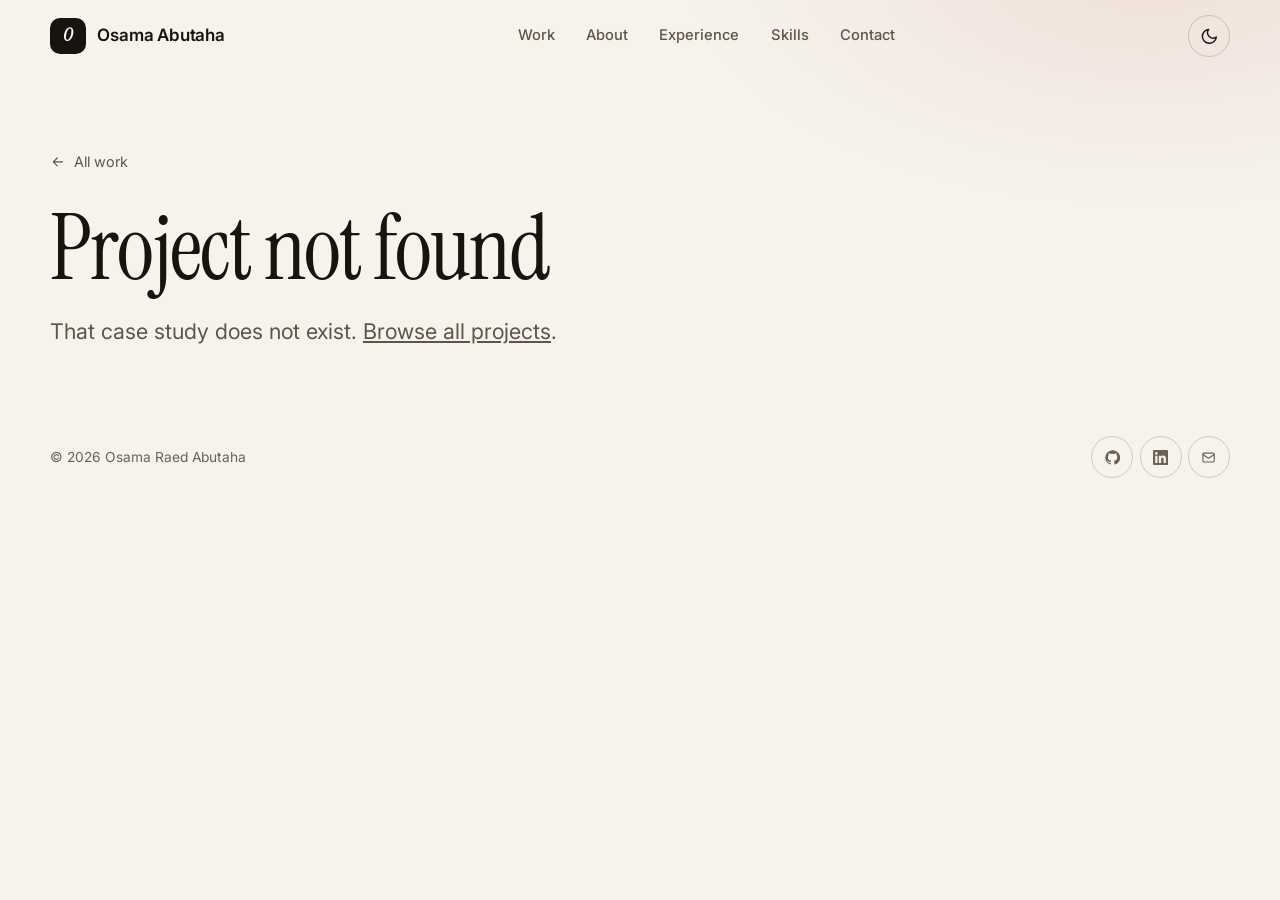
==== project.html @ 07edd4c8 "Redesign portfolio with project case studies - New light/dark design, work-first hero built from rea" ====
<!DOCTYPE html>
<html lang="en" class="no-js">
<head>
  <meta charset="UTF-8">
  <meta name="viewport" content="width=device-width, initial-scale=1">
  <title>Case study · Osama Abutaha</title>
  <meta name="description" content="Project case study by Osama Abutaha: problem, solution, architecture, results and contribution.">
  <meta name="theme-color" content="#f6f3ed" media="(prefers-color-scheme: light)">
  <meta name="theme-color" content="#0e0d0b" media="(prefers-color-scheme: dark)">
  <meta property="og:type" content="article">
  <meta property="og:title" content="Project case study · Osama Abutaha">
  <meta property="og:description" content="Multi-agent simulation, machine learning, software design and full-stack projects.">
  <meta property="og:image" content="https://osvr7.github.io/images/og-image.png">
  <meta name="twitter:card" content="summary_large_image">
  <link rel="icon" href="favicon.svg" type="image/svg+xml">
  <link rel="preconnect" href="https://fonts.googleapis.com">
  <link rel="preconnect" href="https://fonts.gstatic.com" crossorigin>
  <link href="https://fonts.googleapis.com/css2?family=Instrument+Serif:ital@0;1&family=Inter:wght@400;500;600;700&family=JetBrains+Mono:wght@400;500&display=swap" rel="stylesheet">
  <link rel="stylesheet" href="css/style.css">
  <script>
    (function () {
      var d = document.documentElement; d.classList.remove("no-js");
      var t = null; try { t = localStorage.getItem("theme"); } catch (e) {}
      if (!t) t = window.matchMedia && matchMedia("(prefers-color-scheme: dark)").matches ? "dark" : "light";
      d.setAttribute("data-theme", t);
    })();
  </script>
</head>
<body>
  <svg width="0" height="0" style="position:absolute" aria-hidden="true">
    <symbol id="i-arrow" viewBox="0 0 24 24"><path d="M5 12h14M13 6l6 6-6 6"/></symbol>
    <symbol id="i-external" viewBox="0 0 24 24"><path d="M14 4h6v6M20 4l-9 9M18 14v5a1 1 0 0 1-1 1H5a1 1 0 0 1-1-1V7a1 1 0 0 1 1-1h5"/></symbol>
    <symbol id="i-github" viewBox="0 0 24 24"><path class="icon-fill" d="M12 .5a11.5 11.5 0 0 0-3.64 22.41c.58.1.79-.25.79-.56v-2c-3.2.7-3.88-1.37-3.88-1.37-.53-1.33-1.28-1.69-1.28-1.69-1.05-.71.08-.7.08-.7 1.16.08 1.77 1.19 1.77 1.19 1.03 1.77 2.7 1.26 3.36.96.1-.75.4-1.26.73-1.55-2.55-.29-5.24-1.28-5.24-5.69 0-1.26.45-2.29 1.19-3.1-.12-.29-.52-1.46.11-3.05 0 0 .97-.31 3.17 1.18a11 11 0 0 1 5.77 0c2.2-1.49 3.17-1.18 3.17-1.18.63 1.59.23 2.76.11 3.05.74.81 1.19 1.84 1.19 3.1 0 4.42-2.7 5.39-5.26 5.68.41.36.78 1.06.78 2.14v3.17c0 .31.21.67.8.56A11.5 11.5 0 0 0 12 .5Z"/></symbol>
    <symbol id="i-linkedin" viewBox="0 0 24 24"><path class="icon-fill" d="M20.45 20.45h-3.56v-5.57c0-1.33-.02-3.04-1.85-3.04-1.86 0-2.14 1.45-2.14 2.95v5.66H9.34V9h3.42v1.56h.05c.48-.9 1.64-1.85 3.37-1.85 3.6 0 4.27 2.37 4.27 5.46v6.28ZM5.34 7.43a2.06 2.06 0 1 1 0-4.13 2.06 2.06 0 0 1 0 4.13ZM7.12 20.45H3.56V9h3.56v11.45ZM22.22 0H1.77C.79 0 0 .77 0 1.73v20.54C0 23.23.79 24 1.77 24h20.45c.98 0 1.78-.77 1.78-1.73V1.73C24 .77 23.2 0 22.22 0Z"/></symbol>
    <symbol id="i-mail" viewBox="0 0 24 24"><rect x="3" y="5" width="18" height="14" rx="2"/><path d="m3 7 9 6 9-6"/></symbol>
    <symbol id="i-sun" viewBox="0 0 24 24"><circle cx="12" cy="12" r="4"/><path d="M12 2v2M12 20v2M4.9 4.9l1.4 1.4M17.7 17.7l1.4 1.4M2 12h2M20 12h2M4.9 19.1l1.4-1.4M17.7 6.3l1.4-1.4"/></symbol>
    <symbol id="i-moon" viewBox="0 0 24 24"><path d="M21 12.8A9 9 0 1 1 11.2 3a7 7 0 0 0 9.8 9.8Z"/></symbol>
    <symbol id="i-menu" viewBox="0 0 24 24"><path d="M4 7h16M4 12h16M4 17h16"/></symbol>
    <symbol id="i-close" viewBox="0 0 24 24"><path d="M6 6l12 12M18 6 6 18"/></symbol>
    <symbol id="i-target" viewBox="0 0 24 24"><circle cx="12" cy="12" r="8"/><circle cx="12" cy="12" r="3"/></symbol>
    <symbol id="i-bulb" viewBox="0 0 24 24"><path d="M9 18h6M10 21h4M12 3a6 6 0 0 0-3.5 10.9c.6.5 1 1.2 1 2.1h5c0-.9.4-1.6 1-2.1A6 6 0 0 0 12 3Z"/></symbol>
    <symbol id="i-doc" viewBox="0 0 24 24"><path d="M14 3H7a2 2 0 0 0-2 2v14a2 2 0 0 0 2 2h10a2 2 0 0 0 2-2V8z"/><path d="M14 3v5h5M9 13h6M9 17h6"/></symbol>
  </svg>

  <a class="skip-link" href="#main">Skip to content</a>

  <header class="nav" id="top">
    <div class="container nav-inner">
      <a href="index.html" class="brand" aria-label="Osama Abutaha, home">
        <span class="brand-mark" aria-hidden="true">O</span>
        <span>Osama Abutaha</span>
      </a>
      <nav aria-label="Primary">
        <ul class="nav-links" id="nav-links">
          <li><a href="index.html#work">Work</a></li>
          <li><a href="index.html#about">About</a></li>
          <li><a href="index.html#experience">Experience</a></li>
          <li><a href="index.html#skills">Skills</a></li>
          <li><a href="index.html#contact">Contact</a></li>
        </ul>
      </nav>
      <div class="nav-actions">
        <button class="icon-btn theme-toggle" type="button" aria-label="Switch colour theme">
          <svg class="icon icon-moon"><use href="#i-moon"/></svg>
          <svg class="icon icon-sun"><use href="#i-sun"/></svg>
        </button>
        <button class="icon-btn menu-toggle" type="button" aria-label="Open menu" aria-expanded="false" aria-controls="nav-links">
          <svg class="icon"><use href="#i-menu"/></svg>
        </button>
      </div>
    </div>
  </header>

  <main id="main">
    <div id="case-study">
      <noscript>
        <div class="container" style="padding:160px 0 80px">
          <h1 class="serif" style="font-size:3rem">This page needs JavaScript</h1>
          <p style="margin-top:1rem">Case studies are rendered from the project data. You can browse the code on <a href="https://github.com/Osvr7" style="text-decoration:underline">GitHub</a>.</p>
        </div>
      </noscript>
    </div>
  </main>

  <footer class="footer">
    <div class="container footer-inner">
      <p>© <span id="year">2026</span> Osama Raed Abutaha</p>
      <div class="footer-links">
        <a class="icon-btn" href="https://github.com/Osvr7" target="_blank" rel="noopener noreferrer" aria-label="GitHub"><svg class="icon"><use href="#i-github"/></svg></a>
        <a class="icon-btn" href="https://www.linkedin.com/in/osama-abutaha" target="_blank" rel="noopener noreferrer" aria-label="LinkedIn"><svg class="icon"><use href="#i-linkedin"/></svg></a>
        <a class="icon-btn" href="mailto:osamaabutaha1@gmail.com" aria-label="Email"><svg class="icon"><use href="#i-mail"/></svg></a>
      </div>
    </div>
  </footer>

  <dialog class="lightbox" id="lightbox" aria-label="Image preview">
    <button class="icon-btn close" type="button" aria-label="Close preview"><svg class="icon"><use href="#i-close"/></svg></button>
    <img alt="">
    <p></p>
  </dialog>

  <script src="js/data.js"></script>
  <script src="js/main.js"></script>
  <script src="js/project.js"></script>
</body>
</html>
---- css/style.css ----
/* ==========================================================================
   Osama Abutaha — Portfolio
   Plain CSS, no build step. Colours live in tokens below; dark mode swaps them.
   ========================================================================== */

:root {
  --bg: #f6f3ed;
  --bg-2: #efeae1;
  --surface: #ffffff;
  --surface-2: #faf8f4;
  --ink: #17140f;
  --ink-2: #2d2820;
  --muted: #5d5549;
  --faint: #6b6256;
  --line: rgba(23, 20, 15, 0.10);
  --line-strong: rgba(23, 20, 15, 0.18);
  --accent: #b8361c;
  --accent-ink: #ffffff;
  --accent-soft: rgba(184, 54, 28, 0.10);
  --green: #1e6b57;
  --green-soft: rgba(30, 107, 87, 0.10);
  --shadow-sm: 0 1px 2px rgba(23, 20, 15, 0.06), 0 2px 8px rgba(23, 20, 15, 0.04);
  --shadow-md: 0 10px 30px -10px rgba(23, 20, 15, 0.18), 0 2px 6px rgba(23, 20, 15, 0.05);
  --shadow-lg: 0 30px 80px -24px rgba(23, 20, 15, 0.28), 0 8px 20px -8px rgba(23, 20, 15, 0.10);
  --frame-bar: #ece7de;
  --code-bg: #14120f;

  --font-display: "Instrument Serif", "Iowan Old Style", Georgia, serif;
  --font-body: "Inter", system-ui, -apple-system, "Segoe UI", sans-serif;
  --font-mono: "JetBrains Mono", ui-monospace, "Cascadia Code", Consolas, monospace;

  --radius-sm: 10px;
  --radius: 16px;
  --radius-lg: 24px;
  --container: 1180px;
  --gutter: clamp(16px, 4vw, 40px);
  --ease: cubic-bezier(0.22, 1, 0.36, 1);
  color-scheme: light;
}

:root[data-theme="dark"] {
  --bg: #0e0d0b;
  --bg-2: #151310;
  --surface: #191714;
  --surface-2: #1f1c18;
  --ink: #f4efe7;
  --ink-2: #e2dbd0;
  --muted: #b0a698;
  --faint: #958b7e;
  --line: rgba(255, 255, 255, 0.08);
  --line-strong: rgba(255, 255, 255, 0.16);
  --accent: #ff7556;
  --accent-ink: #1a0d08;
  --accent-soft: rgba(255, 117, 86, 0.12);
  --green: #5fc7a8;
  --green-soft: rgba(95, 199, 168, 0.12);
  --shadow-sm: 0 1px 2px rgba(0, 0, 0, 0.4);
  --shadow-md: 0 10px 30px -10px rgba(0, 0, 0, 0.6);
  --shadow-lg: 0 30px 80px -24px rgba(0, 0, 0, 0.75), 0 0 0 1px rgba(255, 255, 255, 0.04);
  --frame-bar: #24211d;
  --code-bg: #0b0a09;
  color-scheme: dark;
}

/* ---------- Base ---------- */
*, *::before, *::after { box-sizing: border-box; }
html { scroll-behavior: smooth; -webkit-text-size-adjust: 100%; overflow-x: clip; }
body {
  margin: 0;
  background: var(--bg);
  color: var(--ink);
  font-family: var(--font-body);
  font-size: 17px;
  line-height: 1.6;
  -webkit-font-smoothing: antialiased;
  text-rendering: optimizeLegibility;
  overflow-x: hidden;
  transition: background-color .3s var(--ease), color .3s var(--ease);
}
img { max-width: 100%; display: block; }
a { color: inherit; text-decoration: none; }
button { font: inherit; color: inherit; cursor: pointer; }
h1, h2, h3, h4 { margin: 0; font-weight: 400; line-height: 1.05; letter-spacing: -0.01em; }
p { margin: 0; }
ul, ol { margin: 0; padding: 0; }
::selection { background: var(--accent); color: var(--accent-ink); }

:focus-visible {
  outline: 2px solid var(--accent);
  outline-offset: 3px;
  border-radius: 6px;
}

.skip-link {
  position: absolute; left: 16px; top: -60px; z-index: 200;
  background: var(--ink); color: var(--bg); padding: 10px 16px; border-radius: 10px;
  transition: top .2s;
}
.skip-link:focus { top: 16px; }

.container { width: min(var(--container), 100% - 2 * var(--gutter)); margin-inline: auto; }
.icon { width: 1.1em; height: 1.1em; flex: none; fill: none; stroke: currentColor; stroke-width: 1.8; stroke-linecap: round; stroke-linejoin: round; }
.icon-fill { fill: currentColor; stroke: none; }
.sr-only { position: absolute; width: 1px; height: 1px; overflow: hidden; clip: rect(0 0 0 0); white-space: nowrap; }

.mono { font-family: var(--font-mono); font-size: .78rem; letter-spacing: .04em; text-transform: uppercase; }
.eyebrow {
  display: inline-flex; align-items: center; gap: .6rem;
  font-family: var(--font-mono); font-size: .76rem; letter-spacing: .08em; text-transform: uppercase;
  color: var(--muted);
}
.eyebrow::before { content: ""; width: 22px; height: 1px; background: currentColor; opacity: .6; }
.serif { font-family: var(--font-display); }
.accent { color: var(--accent); }
em.accent, .hero h1 em { font-style: italic; }

/* ---------- Buttons & chips ---------- */
.btn {
  display: inline-flex; align-items: center; gap: .55rem;
  padding: .82rem 1.25rem; border-radius: 999px;
  border: 1px solid var(--line-strong);
  font-weight: 600; font-size: .95rem; line-height: 1;
  transition: transform .25s var(--ease), background-color .25s, border-color .25s, color .25s, box-shadow .25s;
  white-space: nowrap;
}
.btn:hover { transform: translateY(-2px); border-color: var(--ink); }
.btn-primary { background: var(--ink); color: var(--bg); border-color: var(--ink); }
.btn-primary:hover { background: var(--accent); border-color: var(--accent); color: var(--accent-ink); box-shadow: 0 10px 24px -10px var(--accent); }
.btn-ghost { background: transparent; }
.btn-sm { padding: .62rem 1rem; font-size: .88rem; }
.btn .icon { transition: transform .25s var(--ease); }
.btn:hover .icon-arrow { transform: translateX(3px); }
.btn[aria-disabled="true"] {
  cursor: default; color: var(--faint); border-style: dashed; transform: none; background: transparent;
}

.icon-btn {
  display: inline-grid; place-items: center; width: 42px; height: 42px; border-radius: 999px;
  border: 1px solid var(--line-strong); background: transparent;
  transition: border-color .2s, background-color .2s, transform .2s;
}
.icon-btn:hover { border-color: var(--ink); transform: translateY(-1px); }

.tag {
  display: inline-flex; align-items: center;
  padding: .32rem .7rem; border-radius: 999px;
  background: var(--surface-2); border: 1px solid var(--line);
  font-size: .78rem; font-weight: 500; color: var(--ink-2); white-space: nowrap;
}
.tags { display: flex; flex-wrap: wrap; gap: .45rem; list-style: none; }

.status {
  display: inline-flex; align-items: center; gap: .45rem;
  font-size: .8rem; font-weight: 600; color: var(--green);
}
.status::before { content: ""; width: 7px; height: 7px; border-radius: 50%; background: currentColor; box-shadow: 0 0 0 4px var(--green-soft); }

/* ---------- Navigation ---------- */
.nav {
  position: fixed; inset: 0 0 auto 0; z-index: 100;
  transition: background-color .3s, box-shadow .3s, backdrop-filter .3s;
}
.nav.is-scrolled {
  background: color-mix(in srgb, var(--bg) 82%, transparent);
  backdrop-filter: saturate(160%) blur(14px);
  -webkit-backdrop-filter: saturate(160%) blur(14px);
  box-shadow: 0 1px 0 var(--line);
}
.nav-inner { display: flex; align-items: center; justify-content: space-between; gap: 1rem; height: 72px; }
.brand { display: inline-flex; align-items: center; gap: .7rem; font-weight: 600; letter-spacing: -.01em; }
.brand-mark {
  display: grid; place-items: center; width: 36px; height: 36px; border-radius: 10px;
  background: var(--ink); color: var(--bg);
  font-family: var(--font-display); font-size: 1.15rem; font-style: italic;
}
.nav-links { display: flex; align-items: center; gap: .25rem; list-style: none; }
.nav-links a {
  position: relative; display: block; padding: .5rem .85rem; border-radius: 999px;
  font-size: .92rem; font-weight: 500; color: var(--muted);
  transition: color .2s, background-color .2s;
}
.nav-links a:hover, .nav-links a.active { color: var(--ink); }
.nav-links a.active { background: var(--surface); box-shadow: var(--shadow-sm); }
.nav-actions { display: flex; align-items: center; gap: .5rem; }
.menu-toggle { display: none; }
.theme-toggle .icon-sun { display: none; }
:root[data-theme="dark"] .theme-toggle .icon-sun { display: block; }
:root[data-theme="dark"] .theme-toggle .icon-moon { display: none; }

/* ---------- Sections ---------- */
section { position: relative; }
.section { padding: clamp(80px, 11vw, 140px) 0; }
.section-head { display: grid; gap: 1.1rem; max-width: 760px; margin-bottom: clamp(40px, 6vw, 64px); }
.section-head h2 { font-family: var(--font-display); font-size: clamp(2.4rem, 5.4vw, 4rem); }
.section-head p { color: var(--muted); font-size: 1.08rem; max-width: 620px; }
.section-head.split { max-width: none; grid-template-columns: 1fr auto; align-items: end; }

/* ---------- Hero ---------- */
.hero { padding: clamp(120px, 15vw, 168px) 0 clamp(64px, 8vw, 96px); overflow: hidden; }
.hero::before {
  content: ""; position: absolute; inset: 0; z-index: -1; pointer-events: none;
  background:
    radial-gradient(60rem 30rem at 85% -10%, var(--accent-soft), transparent 60%),
    radial-gradient(40rem 26rem at -10% 30%, var(--green-soft), transparent 60%);
}
.hero-grid { display: grid; grid-template-columns: minmax(0, 1fr) minmax(0, 1.05fr); gap: clamp(32px, 5vw, 72px); align-items: center; }
.hero-copy { display: grid; gap: 1.6rem; justify-items: start; }
.hero h1 {
  font-family: var(--font-display);
  font-size: clamp(3.1rem, 7.6vw, 6.4rem);
  line-height: .95; letter-spacing: -0.025em;
}
.hero h1 .line { display: block; }
.hero-lede { font-size: clamp(1.06rem, 1.5vw, 1.22rem); color: var(--muted); max-width: 33rem; }
.hero-lede strong { color: var(--ink); font-weight: 600; }
.hero-actions { display: flex; flex-wrap: wrap; align-items: center; gap: .7rem; }
.hero-socials { display: flex; gap: .5rem; }
.hero-facts {
  display: grid; grid-template-columns: repeat(3, auto); gap: 0; margin-top: .6rem;
  border-top: 1px solid var(--line); padding-top: 1.4rem; width: 100%;
}
.fact { padding-right: 1.6rem; }
.fact + .fact { padding-left: 1.6rem; border-left: 1px solid var(--line); }
.fact strong { display: block; font-family: var(--font-display); font-size: 2rem; font-weight: 400; line-height: 1; }
.fact span { display: block; margin-top: .4rem; font-size: .82rem; color: var(--muted); line-height: 1.35; }

.hero-stage { position: relative; aspect-ratio: 1 / .86; perspective: 1600px; }
.hero-stage .frame { position: absolute; transition: transform .6s var(--ease); will-change: transform; }
.stage-main { inset: 4% 0 auto 6%; width: 94%; transform: rotate(1.2deg); }
.stage-phone { left: -2%; bottom: -2%; width: 27%; transform: rotate(-4deg); }
.stage-chip {
  position: absolute; right: -2%; bottom: 10%;
  display: grid; gap: .25rem; padding: .9rem 1.1rem; border-radius: var(--radius);
  background: var(--surface); border: 1px solid var(--line); box-shadow: var(--shadow-lg);
  font-size: .82rem; color: var(--muted); max-width: 240px;
  transition: transform .6s var(--ease);
}
.stage-chip strong { color: var(--ink); font-size: .95rem; }
.stage-chip .status { font-size: .74rem; }

/* ---------- Device frames ---------- */
.frame { border-radius: 14px; overflow: hidden; background: var(--surface); box-shadow: var(--shadow-lg); border: 1px solid var(--line); }
.frame img { width: 100%; height: auto; }
.frame-bar {
  display: flex; align-items: center; gap: 6px; height: 30px; padding: 0 12px;
  background: var(--frame-bar); border-bottom: 1px solid var(--line);
}
.frame-bar i { width: 10px; height: 10px; border-radius: 50%; background: var(--line-strong); }
.frame-bar i:nth-child(1) { background: #ff5f57; }
.frame-bar i:nth-child(2) { background: #febc2e; }
.frame-bar i:nth-child(3) { background: #28c840; }
.frame-bar .url {
  flex: 1; margin-left: 10px; height: 18px; border-radius: 6px; max-width: 60%;
  background: color-mix(in srgb, var(--surface) 70%, transparent);
  font-family: var(--font-mono); font-size: 10px; line-height: 18px; padding: 0 8px; color: var(--faint);
  overflow: hidden; white-space: nowrap; text-overflow: ellipsis;
}
.frame-window .frame-bar { justify-content: flex-start; }
.frame-window .frame-bar .title { margin-left: 8px; font-size: 11px; color: var(--muted); font-family: var(--font-mono); }
.frame-phone {
  border-radius: 30px; padding: 7px; background: #111; border: 1px solid #000;
}
.frame-phone img { border-radius: 24px; }
.frame-terminal { background: #0c0c0c; border-color: #000; }
.frame-terminal .frame-bar { background: #1c1c1c; border-color: #000; }
.frame-none { box-shadow: var(--shadow-md); background: #fff; }

/* ---------- Featured work ---------- */
.featured-list { display: grid; gap: clamp(72px, 10vw, 128px); }
.feature { display: grid; grid-template-columns: minmax(0, 1.18fr) minmax(0, 1fr); gap: clamp(28px, 5vw, 72px); align-items: center; }
.feature:nth-child(even) .feature-media { order: 2; }
.feature-media { position: relative; display: block; }
.feature-media .frame { transition: transform .6s var(--ease), box-shadow .6s var(--ease); }
.feature-media:hover .frame { transform: translateY(-6px); }
.feature-media .media-phone { position: absolute; right: -4%; bottom: -10%; width: 26%; transform: rotate(3deg); }
.feature-media.poster { display: grid; place-items: center; padding: clamp(16px, 4vw, 36px); border-radius: var(--radius-lg); background: var(--bg-2); border: 1px solid var(--line); }
.feature-media.poster .frame { width: min(64%, 360px); transform: rotate(-2deg); }
.feature-media.poster:hover .frame { transform: rotate(0) translateY(-6px); }
.feature-media.poster::after {
  content: ""; position: absolute; width: min(56%, 320px); aspect-ratio: .7; border-radius: 14px;
  background: var(--surface); border: 1px solid var(--line); box-shadow: var(--shadow-md);
  transform: rotate(5deg) translate(12%, 2%); z-index: 0;
}
.feature-media.poster .frame { position: relative; z-index: 1; }

.feature-body { display: grid; gap: 1.25rem; justify-items: start; }
.feature-index { display: flex; align-items: center; gap: .9rem; }
.feature-index .num { font-family: var(--font-display); font-style: italic; font-size: 1.3rem; color: var(--accent); }
.feature h3 { font-family: var(--font-display); font-size: clamp(2rem, 3.6vw, 3rem); }
.feature h3 a { background: linear-gradient(currentColor, currentColor) 0 100% / 0 1px no-repeat; transition: background-size .4s var(--ease); }
.feature h3 a:hover { background-size: 100% 1px; }
.feature-tagline { font-size: 1.1rem; color: var(--ink-2); }
.feature-summary { color: var(--muted); }
.feature-meta { display: flex; flex-wrap: wrap; gap: .4rem 1.2rem; font-size: .86rem; color: var(--muted); }
.feature-meta span { display: inline-flex; gap: .4rem; align-items: center; }
.stats { display: grid; grid-template-columns: repeat(3, minmax(0, 1fr)); width: 100%; border-block: 1px solid var(--line); }
.stat { padding: 1rem 1rem 1rem 0; }
.stat + .stat { padding-left: 1rem; border-left: 1px solid var(--line); }
.stat strong { display: block; font-family: var(--font-display); font-size: 1.9rem; font-weight: 400; line-height: 1; }
.stat span { display: block; margin-top: .35rem; font-size: .8rem; color: var(--muted); line-height: 1.3; }
.actions { display: flex; flex-wrap: wrap; gap: .6rem; }

/* ---------- Project grid ---------- */
.toolbar { display: flex; flex-wrap: wrap; align-items: center; justify-content: space-between; gap: 1rem; margin-bottom: 2rem; }
.filters { display: flex; flex-wrap: wrap; gap: .45rem; }
.filter {
  padding: .55rem 1rem; border-radius: 999px; border: 1px solid var(--line-strong); background: transparent;
  font-size: .88rem; font-weight: 500; color: var(--muted); transition: all .2s;
}
.filter:hover { color: var(--ink); border-color: var(--ink); }
.filter[aria-pressed="true"] { background: var(--ink); border-color: var(--ink); color: var(--bg); }
.filter .count { margin-left: .35rem; font-family: var(--font-mono); font-size: .72rem; opacity: .6; }
.search { position: relative; }
.search input {
  width: min(280px, 100%); padding: .62rem 1rem .62rem 2.4rem; border-radius: 999px;
  border: 1px solid var(--line-strong); background: var(--surface); color: var(--ink); font: inherit; font-size: .9rem;
}
.search input::placeholder { color: var(--faint); }
.search .icon { position: absolute; left: .9rem; top: 50%; transform: translateY(-50%); color: var(--faint); }

.grid { display: grid; grid-template-columns: repeat(3, minmax(0, 1fr)); gap: 1.4rem; }
.card {
  position: relative; display: flex; flex-direction: column;
  border-radius: var(--radius-lg); background: var(--surface); border: 1px solid var(--line);
  overflow: hidden; transition: transform .4s var(--ease), box-shadow .4s var(--ease), border-color .4s;
}
.card:hover { transform: translateY(-6px); box-shadow: var(--shadow-lg); border-color: var(--line-strong); }
.card-thumb { aspect-ratio: 16 / 10; overflow: hidden; background: var(--bg-2); border-bottom: 1px solid var(--line); }
.card-thumb img { width: 100%; height: 100%; object-fit: cover; object-position: top center; transition: transform .8s var(--ease); }
.card:hover .card-thumb img { transform: scale(1.04); }
.card-thumb.fit-contain { display: grid; place-items: center; padding: 14px; background: #fff; }
.card-thumb.fit-contain img { object-fit: contain; }
.card-body { display: grid; gap: .7rem; padding: 1.3rem 1.4rem 1.5rem; flex: 1; align-content: start; }
.card-kicker { display: flex; justify-content: space-between; gap: .5rem; font-family: var(--font-mono); font-size: .7rem; letter-spacing: .06em; text-transform: uppercase; color: var(--faint); }
.card h3 { font-family: var(--font-display); font-size: 1.65rem; }
.card h3 a::after { content: ""; position: absolute; inset: 0; z-index: 1; }
.card p { color: var(--muted); font-size: .95rem; }
.card .tags { margin-top: .3rem; }
.card .tag { font-size: .72rem; padding: .25rem .6rem; }
.card-badge {
  position: absolute; top: 12px; left: 12px; z-index: 2;
  padding: .3rem .65rem; border-radius: 999px; font-size: .72rem; font-weight: 600;
  background: var(--ink); color: var(--bg);
}
.empty { grid-column: 1 / -1; padding: 3rem; text-align: center; color: var(--muted); border: 1px dashed var(--line-strong); border-radius: var(--radius-lg); }

/* ---------- About ---------- */
.about-grid { display: grid; grid-template-columns: minmax(0, .8fr) minmax(0, 1.2fr); gap: clamp(32px, 6vw, 88px); align-items: start; }
.portrait { position: relative; max-width: 380px; margin: 0; }
.portrait img { width: 100%; aspect-ratio: 4 / 5; object-fit: cover; object-position: center 20%; border-radius: var(--radius-lg); box-shadow: var(--shadow-lg); }
.portrait figcaption { margin-top: .9rem; font-size: .82rem; color: var(--faint); }
.portrait .avatar-badge {
  position: absolute; right: -18px; top: -18px; width: 96px; height: 96px; border-radius: 50%;
  background: var(--surface); border: 1px solid var(--line); box-shadow: var(--shadow-md); overflow: hidden;
}
.portrait .avatar-badge img { width: 100%; height: 100%; aspect-ratio: auto; object-fit: cover; object-position: center 18%; border-radius: 0; box-shadow: none; }
.about-copy { display: grid; gap: 1.4rem; }
.about-copy .lead { font-family: var(--font-display); font-size: clamp(1.7rem, 3vw, 2.4rem); line-height: 1.2; }
.about-copy p { color: var(--muted); }
.about-copy p strong { color: var(--ink); font-weight: 600; }
.info-list { display: grid; grid-template-columns: repeat(2, minmax(0, 1fr)); gap: 0; border-top: 1px solid var(--line); margin-top: .6rem; }
.info { padding: 1.1rem 1rem 1.1rem 0; border-bottom: 1px solid var(--line); }
.info:nth-child(even) { padding-left: 1rem; border-left: 1px solid var(--line); }
.info dt { font-family: var(--font-mono); font-size: .7rem; text-transform: uppercase; letter-spacing: .07em; color: var(--faint); }
.info dd { margin: .3rem 0 0; font-weight: 600; font-size: .98rem; }
.now { padding: 1.3rem 1.4rem; border-radius: var(--radius); background: var(--surface); border: 1px solid var(--line); }
.now h3 { font-family: var(--font-body); font-weight: 600; font-size: 1rem; display: flex; align-items: center; gap: .5rem; margin-bottom: .6rem; }
.now ul { list-style: none; display: grid; gap: .4rem; color: var(--muted); font-size: .94rem; }
.now li::before { content: "→ "; color: var(--accent); }

/* ---------- Experience ---------- */
.exp-grid { display: grid; grid-template-columns: minmax(0, 1.25fr) minmax(0, 1fr); gap: clamp(32px, 5vw, 64px); align-items: start; }
.col-title { font-family: var(--font-mono); font-size: .76rem; letter-spacing: .08em; text-transform: uppercase; color: var(--muted); margin-bottom: 1rem; }
.timeline { list-style: none; border-top: 1px solid var(--line); }
.timeline li { display: grid; grid-template-columns: 140px minmax(0, 1fr); gap: 1.2rem; padding: 1.35rem 0; border-bottom: 1px solid var(--line); }
.timeline .when { font-family: var(--font-mono); font-size: .76rem; color: var(--faint); padding-top: .2rem; }
.timeline h3 { font-family: var(--font-body); font-weight: 600; font-size: 1.05rem; line-height: 1.35; }
.timeline .org { color: var(--muted); font-size: .92rem; margin-top: .15rem; }
.timeline p { color: var(--muted); font-size: .92rem; margin-top: .45rem; }
.awards { list-style: none; display: grid; gap: .8rem; }
.award {
  display: grid; grid-template-columns: 44px minmax(0, 1fr); gap: 1rem; align-items: start;
  padding: 1.1rem 1.2rem; border-radius: var(--radius); background: var(--surface); border: 1px solid var(--line);
}
.award .badge { display: grid; place-items: center; width: 44px; height: 44px; border-radius: 12px; background: var(--accent-soft); color: var(--accent); }
.award .badge .icon { width: 1.3rem; height: 1.3rem; }
.award h3 { font-family: var(--font-body); font-weight: 600; font-size: 1rem; line-height: 1.35; }
.award p { color: var(--muted); font-size: .88rem; margin-top: .2rem; }

/* ---------- Skills ---------- */
.skills-grid { display: grid; grid-template-columns: repeat(2, minmax(0, 1fr)); gap: 1.2rem; }
.skill-group { padding: 1.6rem; border-radius: var(--radius-lg); background: var(--surface); border: 1px solid var(--line); }
.skill-group h3 { font-family: var(--font-display); font-size: 1.7rem; margin-bottom: .3rem; }
.skill-group > p { color: var(--muted); font-size: .9rem; margin-bottom: 1.1rem; }
.skill-list { list-style: none; display: grid; gap: 0; }
.skill-list li { display: flex; justify-content: space-between; gap: 1rem; padding: .7rem 0; border-top: 1px solid var(--line); font-size: .95rem; }
.skill-list li span:first-child { font-weight: 600; }
.skill-list li span:last-child { color: var(--faint); font-size: .82rem; text-align: right; }

/* ---------- Education ---------- */
.edu-card {
  display: grid; grid-template-columns: minmax(0, 1fr) minmax(0, 1.4fr); gap: clamp(28px, 5vw, 64px);
  padding: clamp(24px, 4vw, 48px); border-radius: var(--radius-lg); background: var(--surface); border: 1px solid var(--line);
}
.edu-main h3 { font-family: var(--font-display); font-size: clamp(2rem, 3.4vw, 2.7rem); }
.edu-main .org { color: var(--muted); margin-top: .4rem; }
.gpa { display: flex; align-items: baseline; gap: .6rem; margin-top: 1.6rem; }
.gpa strong { font-family: var(--font-display); font-size: 4.2rem; line-height: 1; font-weight: 400; }
.gpa span { color: var(--muted); font-size: .9rem; }
.edu-badges { display: flex; flex-wrap: wrap; gap: .5rem; margin-top: 1rem; }
.course-groups { display: grid; gap: 1.3rem; }
.course-group h4 { font-family: var(--font-mono); font-size: .72rem; letter-spacing: .08em; text-transform: uppercase; color: var(--faint); margin-bottom: .6rem; }
.course-group .tag.now-tag { border-color: var(--green); color: var(--green); background: var(--green-soft); }
.legend { font-size: .8rem; color: var(--muted); display: flex; align-items: center; gap: .5rem; }
.legend i { width: 10px; height: 10px; border-radius: 50%; background: var(--green); display: inline-block; }

/* ---------- Contact ---------- */
.contact { padding-top: clamp(24px, 4vw, 48px); padding-bottom: clamp(48px, 6vw, 72px); }
.contact-card {
  position: relative; overflow: hidden;
  padding: clamp(32px, 6vw, 80px); border-radius: calc(var(--radius-lg) + 8px);
  background: var(--ink); color: var(--bg);
}
.contact-card::before {
  content: ""; position: absolute; inset: auto -10% -60% auto; width: 60%; aspect-ratio: 1; border-radius: 50%;
  background: radial-gradient(circle, color-mix(in srgb, var(--accent) 55%, transparent), transparent 65%);
  opacity: .55; pointer-events: none;
}
.contact-card .eyebrow { color: color-mix(in srgb, var(--bg) 70%, transparent); }
.contact-card h2 { font-family: var(--font-display); font-size: clamp(2.6rem, 7vw, 5.6rem); line-height: .95; margin: 1rem 0 1.2rem; max-width: 14ch; }
.contact-card > p { color: color-mix(in srgb, var(--bg) 72%, transparent); max-width: 34rem; font-size: 1.08rem; }
.contact-links { position: relative; display: grid; grid-template-columns: repeat(2, minmax(0, 1fr)); gap: .8rem; margin-top: 2.4rem; max-width: 760px; }
.contact-link {
  display: flex; align-items: center; gap: .9rem; padding: 1rem 1.2rem; border-radius: var(--radius);
  border: 1px solid color-mix(in srgb, var(--bg) 18%, transparent);
  transition: background-color .25s, border-color .25s, transform .25s var(--ease);
}
.contact-link:hover { background: color-mix(in srgb, var(--bg) 8%, transparent); border-color: color-mix(in srgb, var(--bg) 40%, transparent); transform: translateY(-2px); }
.contact-link .icon { width: 1.3rem; height: 1.3rem; color: var(--accent); }
.contact-link small { display: block; font-family: var(--font-mono); font-size: .68rem; letter-spacing: .07em; text-transform: uppercase; opacity: .6; }
.contact-link span { font-weight: 600; word-break: break-word; }

.footer { padding: 2rem 0 2.6rem; color: var(--faint); font-size: .86rem; }
.footer-inner { display: flex; flex-wrap: wrap; align-items: center; justify-content: space-between; gap: 1rem; }
.footer-links { display: flex; gap: .4rem; }

/* ---------- Case study page ---------- */
.cs-hero { padding: clamp(112px, 14vw, 150px) 0 clamp(36px, 5vw, 56px); }
.cs-hero::before {
  content: ""; position: absolute; inset: 0; z-index: -1; pointer-events: none;
  background: radial-gradient(50rem 26rem at 90% -10%, var(--accent-soft), transparent 60%);
}
.back-link { display: flex; width: max-content; align-items: center; gap: .5rem; font-size: .9rem; color: var(--muted); margin-bottom: 2rem; }
.back-link:hover { color: var(--ink); }
.back-link .icon { transform: rotate(180deg); }
.cs-hero h1 { font-family: var(--font-display); font-size: clamp(2.8rem, 7vw, 5.6rem); line-height: .98; letter-spacing: -0.02em; margin: 1.1rem 0 1.3rem; max-width: 16ch; }
.cs-tagline { font-size: clamp(1.1rem, 1.8vw, 1.35rem); color: var(--muted); max-width: 46rem; }
.cs-meta {
  display: grid; grid-template-columns: repeat(4, minmax(0, 1fr)); margin-top: 2.6rem;
  border-top: 1px solid var(--line);
}
.cs-meta div { padding: 1.1rem 1.2rem 1.1rem 0; border-bottom: 1px solid var(--line); }
.cs-meta div + div { padding-left: 1.2rem; border-left: 1px solid var(--line); }
.cs-meta dt { font-family: var(--font-mono); font-size: .7rem; letter-spacing: .07em; text-transform: uppercase; color: var(--faint); }
.cs-meta dd { margin: .35rem 0 0; font-weight: 600; font-size: .95rem; line-height: 1.4; }
.cs-actions { margin-top: 1.8rem; }
.cs-cover { margin-top: clamp(28px, 4vw, 48px); }
.cs-cover .frame { max-width: 1100px; margin-inline: auto; }
.cs-cover.poster .frame { max-width: 520px; }
.cs-cover-pair { position: relative; max-width: 1100px; margin-inline: auto; }
.cs-cover-pair .frame-phone { position: absolute; right: -2%; bottom: -8%; width: 22%; }

.cs-layout { display: grid; grid-template-columns: 220px minmax(0, 1fr); gap: clamp(32px, 6vw, 88px); padding: clamp(56px, 8vw, 96px) 0; }
.toc { position: sticky; top: 100px; align-self: start; }
.toc ol { list-style: none; padding: 0; margin: 0; display: grid; gap: .1rem; border-left: 1px solid var(--line); }
.toc a { display: block; padding: .38rem 0 .38rem 1rem; margin-left: -1px; border-left: 1px solid transparent; font-size: .88rem; color: var(--muted); transition: color .2s, border-color .2s; }
.toc a:hover { color: var(--ink); }
.toc a.active { color: var(--ink); border-left-color: var(--accent); font-weight: 600; }
.cs-article { display: grid; gap: clamp(48px, 7vw, 80px); min-width: 0; }
.cs-section { display: grid; gap: 1.2rem; scroll-margin-top: 100px; }
.cs-section h2 { font-family: var(--font-display); font-size: clamp(2rem, 3.6vw, 2.8rem); }
.cs-section > p { color: var(--ink-2); font-size: 1.06rem; max-width: 46rem; }
.cs-section .kicker { font-family: var(--font-mono); font-size: .72rem; letter-spacing: .08em; text-transform: uppercase; color: var(--accent); }
.ps-grid { display: grid; grid-template-columns: repeat(2, minmax(0, 1fr)); gap: 1.2rem; }
.ps-card { padding: 1.6rem; border-radius: var(--radius-lg); background: var(--surface); border: 1px solid var(--line); display: grid; gap: .7rem; align-content: start; }
.ps-card h3 { font-family: var(--font-body); font-weight: 600; font-size: 1rem; display: flex; align-items: center; gap: .55rem; }
.ps-card p { color: var(--muted); }
.feature-list { list-style: none; display: grid; gap: 0; counter-reset: f; border-top: 1px solid var(--line); }
.feature-list li { counter-increment: f; display: grid; grid-template-columns: 48px minmax(0, 1fr); gap: .6rem; padding: 1rem 0; border-bottom: 1px solid var(--line); color: var(--ink-2); }
.feature-list li::before { content: counter(f, decimal-leading-zero); font-family: var(--font-mono); font-size: .78rem; color: var(--faint); padding-top: .2rem; }
.arch { display: grid; grid-template-columns: repeat(auto-fit, minmax(220px, 1fr)); gap: 1rem; }
.arch-item { padding: 1.3rem; border-radius: var(--radius); background: var(--surface); border: 1px solid var(--line); position: relative; }
.arch-item h3 { font-family: var(--font-mono); font-size: .8rem; letter-spacing: .04em; text-transform: uppercase; color: var(--accent); margin-bottom: .5rem; }
.arch-item p { color: var(--muted); font-size: .93rem; }
.table-wrap { overflow-x: auto; border-radius: var(--radius); border: 1px solid var(--line); background: var(--surface); }
table { width: 100%; border-collapse: collapse; font-size: .95rem; }
th, td { text-align: left; padding: .9rem 1.1rem; border-bottom: 1px solid var(--line); white-space: nowrap; }
th { font-family: var(--font-mono); font-size: .72rem; letter-spacing: .07em; text-transform: uppercase; color: var(--faint); font-weight: 500; background: var(--surface-2); }
tr:last-child td { border-bottom: 0; }
td:last-child { font-weight: 700; color: var(--green); }
.table-caption { font-size: .85rem; color: var(--faint); }
.bullets { list-style: none; display: grid; gap: .8rem; }
.bullets li { position: relative; padding-left: 1.6rem; color: var(--ink-2); }
.bullets li::before { content: ""; position: absolute; left: 0; top: .62em; width: 8px; height: 8px; border-radius: 2px; background: var(--accent); transform: rotate(45deg); }
.role-card { padding: clamp(22px, 3vw, 32px); border-radius: var(--radius-lg); background: var(--ink); color: var(--bg); }
.role-card p { color: color-mix(in srgb, var(--bg) 82%, transparent); font-size: 1.04rem; }
.role-card .team { margin-top: 1.2rem; padding-top: 1.2rem; border-top: 1px solid color-mix(in srgb, var(--bg) 16%, transparent); font-size: .9rem; color: color-mix(in srgb, var(--bg) 65%, transparent); }
.gallery { display: grid; grid-template-columns: repeat(2, minmax(0, 1fr)); gap: 1.4rem; }
.gallery figure { margin: 0; display: grid; gap: .7rem; align-content: start; }
.gallery figure.wide { grid-column: 1 / -1; }
.gallery button.zoom { padding: 0; border: 0; background: none; display: block; width: 100%; text-align: left; cursor: zoom-in; border-radius: 14px; }
.gallery .frame { transition: transform .4s var(--ease); }
.gallery button.zoom:hover .frame { transform: translateY(-4px); }
.gallery .frame-phone { max-width: 300px; margin-inline: auto; }
.gallery .tall img { max-height: 640px; object-fit: cover; object-position: top; }
.gallery figcaption { font-size: .86rem; color: var(--muted); }
.links-list { display: flex; flex-wrap: wrap; gap: .6rem; }
.pending-note { font-size: .88rem; color: var(--muted); }

.cs-next { border-top: 1px solid var(--line); padding: clamp(40px, 6vw, 64px) 0; }
.cs-next-grid { display: grid; grid-template-columns: 1fr 1fr; gap: 1rem; }
.cs-next a { display: grid; gap: .4rem; padding: 1.5rem; border-radius: var(--radius-lg); border: 1px solid var(--line); transition: border-color .2s, transform .3s var(--ease), background-color .2s; }
.cs-next a:hover { border-color: var(--ink); transform: translateY(-3px); background: var(--surface); }
.cs-next a.next { text-align: right; }
.cs-next small { font-family: var(--font-mono); font-size: .7rem; letter-spacing: .07em; text-transform: uppercase; color: var(--faint); }
.cs-next strong { font-family: var(--font-display); font-weight: 400; font-size: 1.8rem; line-height: 1.1; }

/* ---------- Lightbox ---------- */
.lightbox { border: 0; padding: 0; background: transparent; max-width: 96vw; max-height: 94vh; }
.lightbox::backdrop { background: rgba(10, 9, 8, .88); backdrop-filter: blur(6px); }
.lightbox img { max-width: 96vw; max-height: 86vh; width: auto; height: auto; border-radius: 10px; background: #fff; }
.lightbox p { color: #e9e3d9; text-align: center; font-size: .9rem; margin-top: .8rem; }
.lightbox .close { position: fixed; top: 16px; right: 16px; color: #fff; border-color: rgba(255,255,255,.35); background: rgba(0,0,0,.4); }

/* ---------- Reveal on scroll ---------- */
.reveal { opacity: 0; transform: translateY(24px); transition: opacity .9s var(--ease), transform .9s var(--ease); }
.reveal.is-visible { opacity: 1; transform: none; }
.no-js .reveal { opacity: 1; transform: none; }

/* ---------- Responsive ---------- */
@media (max-width: 1080px) {
  .grid { grid-template-columns: repeat(2, minmax(0, 1fr)); }
  .cs-meta { grid-template-columns: repeat(2, minmax(0, 1fr)); }
  .cs-meta div:nth-child(3) { padding-left: 0; border-left: 0; }
}

@media (max-width: 900px) {
  .nav-links {
    position: fixed; inset: 72px 12px auto 12px; flex-direction: column; align-items: stretch; gap: .2rem;
    padding: .7rem; border-radius: var(--radius-lg); background: var(--surface); border: 1px solid var(--line); box-shadow: var(--shadow-lg);
    opacity: 0; transform: translateY(-8px); pointer-events: none; transition: opacity .25s, transform .25s var(--ease);
  }
  .nav-links.is-open { opacity: 1; transform: none; pointer-events: auto; }
  .nav-links a { padding: .8rem 1rem; font-size: 1rem; }
  .nav-links a.active { box-shadow: none; background: var(--surface-2); }
  .menu-toggle { display: inline-grid; }
  .hero-grid, .about-grid, .exp-grid, .edu-card { grid-template-columns: 1fr; }
  .hero-stage { max-width: 640px; width: 100%; margin-inline: auto; }
  .feature, .feature:nth-child(even) { grid-template-columns: 1fr; }
  .feature:nth-child(even) .feature-media { order: 0; }
  .portrait { max-width: 420px; }
  .cs-layout { grid-template-columns: 1fr; }
  .toc { display: none; }
  .section-head.split { grid-template-columns: 1fr; }
}

@media (max-width: 640px) {
  body { font-size: 16px; }
  .grid, .skills-grid, .ps-grid, .gallery, .contact-links, .cs-next-grid { grid-template-columns: 1fr; }
  .hero-facts { grid-template-columns: 1fr 1fr 1fr; }
  .fact { padding-right: .8rem; }
  .fact + .fact { padding-left: .8rem; }
  .fact strong { font-size: 1.6rem; }
  .stats { grid-template-columns: repeat(3, minmax(0, 1fr)); }
  .stat strong { font-size: 1.5rem; }
  .stat + .stat { padding-left: .7rem; }
  .info-list { grid-template-columns: 1fr; }
  .info:nth-child(even) { padding-left: 0; border-left: 0; }
  .timeline li { grid-template-columns: 1fr; gap: .3rem; }
  .cs-meta { grid-template-columns: 1fr 1fr; }
  .search, .search input { width: 100%; }
  .stage-chip { display: none; }
  .portrait .avatar-badge { right: 8px; top: 8px; width: 72px; height: 72px; }
  .cs-next a.next { text-align: left; }
  .feature-media .media-phone { right: 2%; width: 28%; }
  .cs-cover-pair .frame-phone { right: 2%; }
  th, td { padding: .75rem .8rem; }
}

@media (prefers-reduced-motion: reduce) {
  html { scroll-behavior: auto; }
  *, *::before, *::after { animation: none !important; transition-duration: .01ms !important; }
  .reveal { opacity: 1; transform: none; }
}
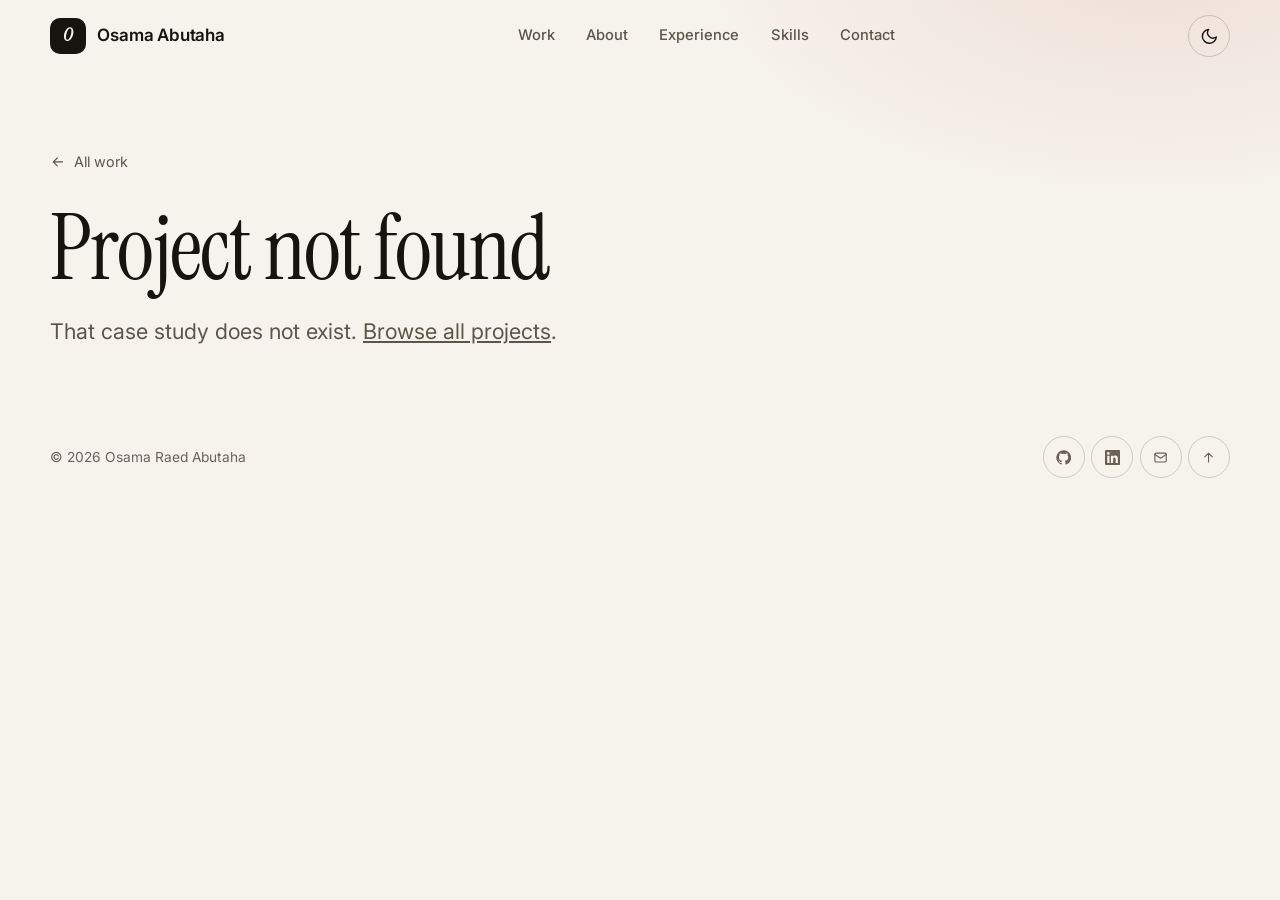
==== commit 3448d49c: "Trim certificates to CS/AI, free-standing Bitmoji, fix back-to-top - Keep 11 major-related certifica" ====
--- a/project.html
+++ b/project.html
@@ -89,6 +89,7 @@
         <a class="icon-btn" href="https://github.com/Osvr7" target="_blank" rel="noopener noreferrer" aria-label="GitHub"><svg class="icon"><use href="#i-github"/></svg></a>
         <a class="icon-btn" href="https://www.linkedin.com/in/osama-abutaha" target="_blank" rel="noopener noreferrer" aria-label="LinkedIn"><svg class="icon"><use href="#i-linkedin"/></svg></a>
         <a class="icon-btn" href="mailto:osamaabutaha1@gmail.com" aria-label="Email"><svg class="icon"><use href="#i-mail"/></svg></a>
+        <a class="icon-btn to-top" href="#main" aria-label="Back to top"><svg class="icon" style="transform:rotate(-90deg)"><use href="#i-arrow"/></svg></a>
       </div>
     </div>
   </footer>
--- a/css/style.css
+++ b/css/style.css
@@ -309,7 +309,7 @@
 }
 .filter:hover { color: var(--ink); border-color: var(--ink); }
 .filter[aria-pressed="true"] { background: var(--ink); border-color: var(--ink); color: var(--bg); }
-.filter .count { margin-left: .35rem; font-family: var(--font-mono); font-size: .72rem; opacity: .6; }
+.filter .count { margin-left: .35rem; font-family: var(--font-mono); font-size: .72rem; opacity: .85; }
 .search { position: relative; }
 .search input {
   width: min(280px, 100%); padding: .62rem 1rem .62rem 2.4rem; border-radius: 999px;
@@ -346,14 +346,8 @@
 
 /* ---------- About ---------- */
 .about-grid { display: grid; grid-template-columns: minmax(0, .8fr) minmax(0, 1.2fr); gap: clamp(32px, 6vw, 88px); align-items: start; }
-.portrait { position: relative; max-width: 380px; margin: 0; }
-.portrait img { width: 100%; aspect-ratio: 4 / 5; object-fit: cover; object-position: center 20%; border-radius: var(--radius-lg); box-shadow: var(--shadow-lg); }
+.portrait { position: relative; margin: 0; }
 .portrait figcaption { margin-top: .9rem; font-size: .82rem; color: var(--faint); }
-.portrait .avatar-badge {
-  position: absolute; right: -18px; top: -18px; width: 96px; height: 96px; border-radius: 50%;
-  background: var(--surface); border: 1px solid var(--line); box-shadow: var(--shadow-md); overflow: hidden;
-}
-.portrait .avatar-badge img { width: 100%; height: 100%; aspect-ratio: auto; object-fit: cover; object-position: center 18%; border-radius: 0; box-shadow: none; }
 .about-copy { display: grid; gap: 1.4rem; }
 .about-copy .lead { font-family: var(--font-display); font-size: clamp(1.7rem, 3vw, 2.4rem); line-height: 1.2; }
 .about-copy p { color: var(--muted); }
@@ -580,7 +574,6 @@
   .cs-meta { grid-template-columns: 1fr 1fr; }
   .search, .search input { width: 100%; }
   .stage-chip { display: none; }
-  .portrait .avatar-badge { right: 8px; top: 8px; width: 72px; height: 72px; }
   .cs-next a.next { text-align: left; }
   .feature-media .media-phone { right: 2%; width: 28%; }
   .cs-cover-pair .frame-phone { right: 2%; }
@@ -592,3 +585,70 @@
   *, *::before, *::after { animation: none !important; transition-duration: .01ms !important; }
   .reveal { opacity: 1; transform: none; }
 }
+
+/* ---------- Portrait flip (photo <-> Bitmoji) ---------- */
+.portrait { max-width: 340px; }
+.flip { display: block; width: 100%; padding: 0; border: 0; background: none; cursor: pointer; perspective: 1400px; border-radius: var(--radius-lg); }
+.flip-inner { position: relative; display: block; aspect-ratio: 4 / 5; transform-style: preserve-3d; transition: transform .8s var(--ease); }
+.flip[aria-pressed="true"] .flip-inner { transform: rotateY(180deg); }
+.flip-face {
+  position: absolute; inset: 0; display: block; overflow: hidden; border-radius: var(--radius-lg);
+  backface-visibility: hidden; -webkit-backface-visibility: hidden;
+  box-shadow: var(--shadow-lg); border: 1px solid var(--line); background: var(--surface);
+}
+.flip-face img { width: 100%; height: 100%; object-fit: cover; }
+.flip-front img { object-position: center 30%; }
+.flip-back { transform: rotateY(180deg); background: transparent; border: 0; box-shadow: none; overflow: visible; }
+.flip-back img { object-fit: contain; object-position: center bottom; }
+.flip:hover .flip-inner { box-shadow: none; }
+.flip:hover .flip-front { box-shadow: var(--shadow-lg), 0 0 0 1px var(--line-strong); }
+.flip:focus-visible { outline-offset: 6px; }
+.portrait figcaption { display: flex; justify-content: space-between; gap: 1rem; flex-wrap: wrap; }
+.flip-hint { display: inline-flex; align-items: center; gap: .4rem; color: var(--muted); }
+.flip-hint::before { content: "↻"; color: var(--accent); font-size: 1rem; line-height: 1; }
+
+/* ---------- Bitmoji on the contact card (free-standing, no background) ---------- */
+.contact-card { display: grid; grid-template-columns: minmax(0, 1fr) auto; column-gap: clamp(24px, 4vw, 56px); align-items: end; padding-bottom: 0; }
+.contact-card > :not(.contact-bitmoji) { grid-column: 1; position: relative; z-index: 2; }
+.contact-card .contact-links { margin-bottom: clamp(32px, 6vw, 80px); max-width: none; }
+.contact-bitmoji {
+  grid-column: 2; grid-row: 1 / span 4; align-self: end;
+  width: clamp(200px, 24vw, 320px); height: auto; display: block;
+  filter: drop-shadow(0 20px 30px rgba(0, 0, 0, .28));
+}
+
+/* ---------- Certificates ---------- */
+.cert-grid { display: grid; grid-template-columns: repeat(3, minmax(0, 1fr)); gap: 1rem; }
+.cert {
+  display: grid; grid-template-rows: auto 1fr; overflow: hidden;
+  border-radius: var(--radius); background: var(--surface); border: 1px solid var(--line);
+  transition: transform .35s var(--ease), box-shadow .35s var(--ease), border-color .35s;
+}
+.cert:hover { transform: translateY(-4px); box-shadow: var(--shadow-md); border-color: var(--line-strong); }
+.cert-thumb { position: relative; display: block; width: 100%; padding: 0; border: 0; aspect-ratio: 16 / 10; overflow: hidden; background: var(--bg-2); cursor: zoom-in; border-bottom: 1px solid var(--line); }
+.cert-thumb img { width: 100%; height: 100%; object-fit: cover; object-position: center; transition: transform .6s var(--ease); }
+.cert:hover .cert-thumb img { transform: scale(1.04); }
+.cert-thumb.noimg { cursor: default; display: grid; place-items: center; background: linear-gradient(135deg, var(--bg-2), var(--surface-2)); }
+.cert-thumb.noimg span { font-family: var(--font-display); font-style: italic; font-size: 2.6rem; color: var(--accent); opacity: .7; }
+.cert-body { display: grid; gap: .45rem; padding: 1rem 1.1rem 1.15rem; align-content: start; }
+.cert-meta { display: flex; justify-content: space-between; gap: .5rem; font-family: var(--font-mono); font-size: .68rem; letter-spacing: .06em; text-transform: uppercase; color: var(--faint); }
+.cert h3 { font-family: var(--font-body); font-weight: 600; font-size: .98rem; line-height: 1.35; }
+.cert .issuer { color: var(--muted); font-size: .88rem; }
+.cert .verify { display: inline-flex; align-items: center; gap: .35rem; margin-top: .2rem; font-size: .82rem; font-weight: 600; color: var(--green); width: max-content; }
+.cert .verify:hover { text-decoration: underline; }
+.cert-more { grid-column: 1 / -1; justify-self: center; margin-top: .6rem; }
+
+@media (max-width: 1080px) { .cert-grid { grid-template-columns: repeat(2, minmax(0, 1fr)); } }
+@media (max-width: 640px) {
+  .cert-grid { grid-template-columns: 1fr; }
+  .contact-card { grid-template-columns: 1fr; padding-bottom: 0; }
+  .contact-bitmoji { grid-column: 1; grid-row: auto; width: 180px; justify-self: center; }
+  .contact-card .contact-links { margin-bottom: 1.5rem; }
+  .portrait { max-width: 300px; margin-inline: auto; }
+}
+main:focus { outline: none; }
+/* Swap faces at the midpoint of the flip so the photo card's shadow never shows behind the Bitmoji */
+.flip-front, .flip-back { transition: visibility 0s linear .38s, box-shadow .3s; }
+.flip-back { visibility: hidden; }
+.flip[aria-pressed="true"] .flip-front { visibility: hidden; }
+.flip[aria-pressed="true"] .flip-back { visibility: visible; }
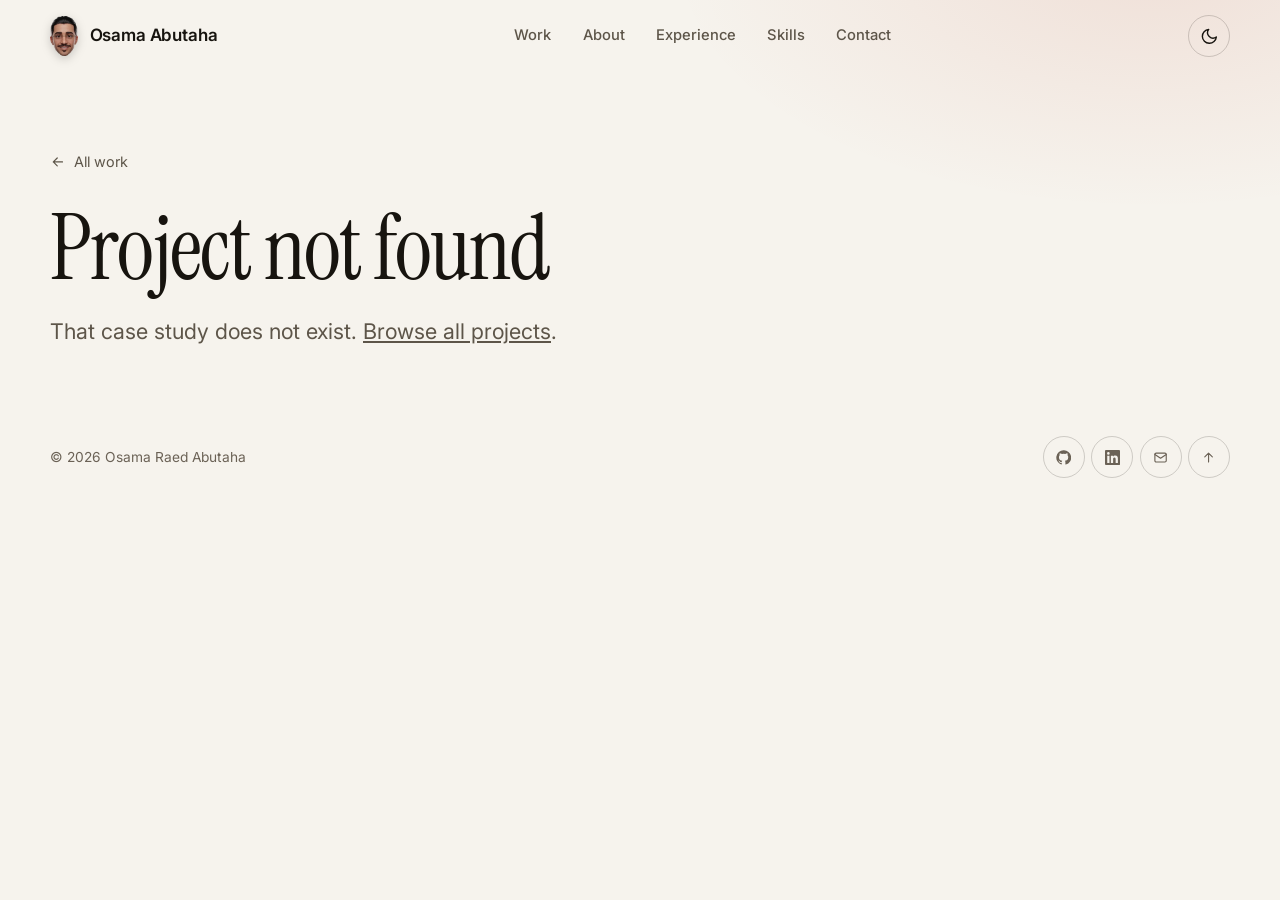
==== commit 7676cbd7: "Use Bitmoji as the header logo Co-Authored-By: Claude Opus 5.5 <noreply@anthropic.com>" ====
--- a/project.html
+++ b/project.html
@@ -47,7 +47,7 @@
   <header class="nav" id="top">
     <div class="container nav-inner">
       <a href="index.html" class="brand" aria-label="Osama Abutaha, home">
-        <span class="brand-mark" aria-hidden="true">O</span>
+        <img class="brand-mark" src="images/me/bitmoji-mark.webp" width="91" height="128" alt="" aria-hidden="true">
         <span>Osama Abutaha</span>
       </a>
       <nav aria-label="Primary">
--- a/css/style.css
+++ b/css/style.css
@@ -168,11 +168,8 @@
 }
 .nav-inner { display: flex; align-items: center; justify-content: space-between; gap: 1rem; height: 72px; }
 .brand { display: inline-flex; align-items: center; gap: .7rem; font-weight: 600; letter-spacing: -.01em; }
-.brand-mark {
-  display: grid; place-items: center; width: 36px; height: 36px; border-radius: 10px;
-  background: var(--ink); color: var(--bg);
-  font-family: var(--font-display); font-size: 1.15rem; font-style: italic;
-}
+.brand-mark { display: block; width: auto; height: 40px; object-fit: contain; filter: drop-shadow(0 3px 5px rgba(0, 0, 0, .18)); transition: transform .3s var(--ease); }
+.brand:hover .brand-mark { transform: rotate(-6deg) scale(1.06); }
 .nav-links { display: flex; align-items: center; gap: .25rem; list-style: none; }
 .nav-links a {
   position: relative; display: block; padding: .5rem .85rem; border-radius: 999px;
@@ -432,7 +429,7 @@
 .contact-link:hover { background: color-mix(in srgb, var(--bg) 8%, transparent); border-color: color-mix(in srgb, var(--bg) 40%, transparent); transform: translateY(-2px); }
 .contact-link .icon { width: 1.3rem; height: 1.3rem; color: var(--accent); }
 .contact-link small { display: block; font-family: var(--font-mono); font-size: .68rem; letter-spacing: .07em; text-transform: uppercase; opacity: .6; }
-.contact-link span { font-weight: 600; word-break: break-word; }
+.contact-link span { font-weight: 600; overflow-wrap: anywhere; }
 
 .footer { padding: 2rem 0 2.6rem; color: var(--faint); font-size: .86rem; }
 .footer-inner { display: flex; flex-wrap: wrap; align-items: center; justify-content: space-between; gap: 1rem; }
@@ -607,14 +604,14 @@
 .flip-hint { display: inline-flex; align-items: center; gap: .4rem; color: var(--muted); }
 .flip-hint::before { content: "↻"; color: var(--accent); font-size: 1rem; line-height: 1; }
 
-/* ---------- Bitmoji on the contact card (free-standing, no background) ---------- */
-.contact-card { display: grid; grid-template-columns: minmax(0, 1fr) auto; column-gap: clamp(24px, 4vw, 56px); align-items: end; padding-bottom: 0; }
+/* ---------- Bitmoji on the contact card (free-standing, centred) ---------- */
+.contact-card { display: grid; grid-template-columns: minmax(0, 1fr) clamp(200px, 20vw, 250px); column-gap: clamp(24px, 4vw, 56px); align-items: center; }
 .contact-card > :not(.contact-bitmoji) { grid-column: 1; position: relative; z-index: 2; }
-.contact-card .contact-links { margin-bottom: clamp(32px, 6vw, 80px); max-width: none; }
+.contact-card .contact-links { max-width: none; }
 .contact-bitmoji {
-  grid-column: 2; grid-row: 1 / span 4; align-self: end;
-  width: clamp(200px, 24vw, 320px); height: auto; display: block;
-  filter: drop-shadow(0 20px 30px rgba(0, 0, 0, .28));
+  grid-column: 2; grid-row: 1 / span 4; align-self: center; justify-self: center;
+  width: 100%; height: auto; display: block;
+  filter: drop-shadow(0 18px 26px rgba(0, 0, 0, .18));
 }
 
 /* ---------- Certificates ---------- */
@@ -639,11 +636,11 @@
 .cert-more { grid-column: 1 / -1; justify-self: center; margin-top: .6rem; }
 
 @media (max-width: 1080px) { .cert-grid { grid-template-columns: repeat(2, minmax(0, 1fr)); } }
+@media (max-width: 900px) { .contact-card { grid-template-columns: 1fr; } .contact-bitmoji { grid-column: 1; grid-row: auto; order: -1; width: 170px; margin-bottom: 1.5rem; } }
 @media (max-width: 640px) {
   .cert-grid { grid-template-columns: 1fr; }
-  .contact-card { grid-template-columns: 1fr; padding-bottom: 0; }
-  .contact-bitmoji { grid-column: 1; grid-row: auto; width: 180px; justify-self: center; }
-  .contact-card .contact-links { margin-bottom: 1.5rem; }
+  .contact-card { grid-template-columns: 1fr; }
+  .contact-bitmoji { grid-column: 1; grid-row: auto; width: 150px; justify-self: center; margin-bottom: 1.5rem; order: -1; }
   .portrait { max-width: 300px; margin-inline: auto; }
 }
 main:focus { outline: none; }
@@ -652,3 +649,4 @@
 .flip-back { visibility: hidden; }
 .flip[aria-pressed="true"] .flip-front { visibility: hidden; }
 .flip[aria-pressed="true"] .flip-back { visibility: visible; }
+.contact-card .contact-links { grid-template-columns: repeat(auto-fit, minmax(330px, 1fr)); }
